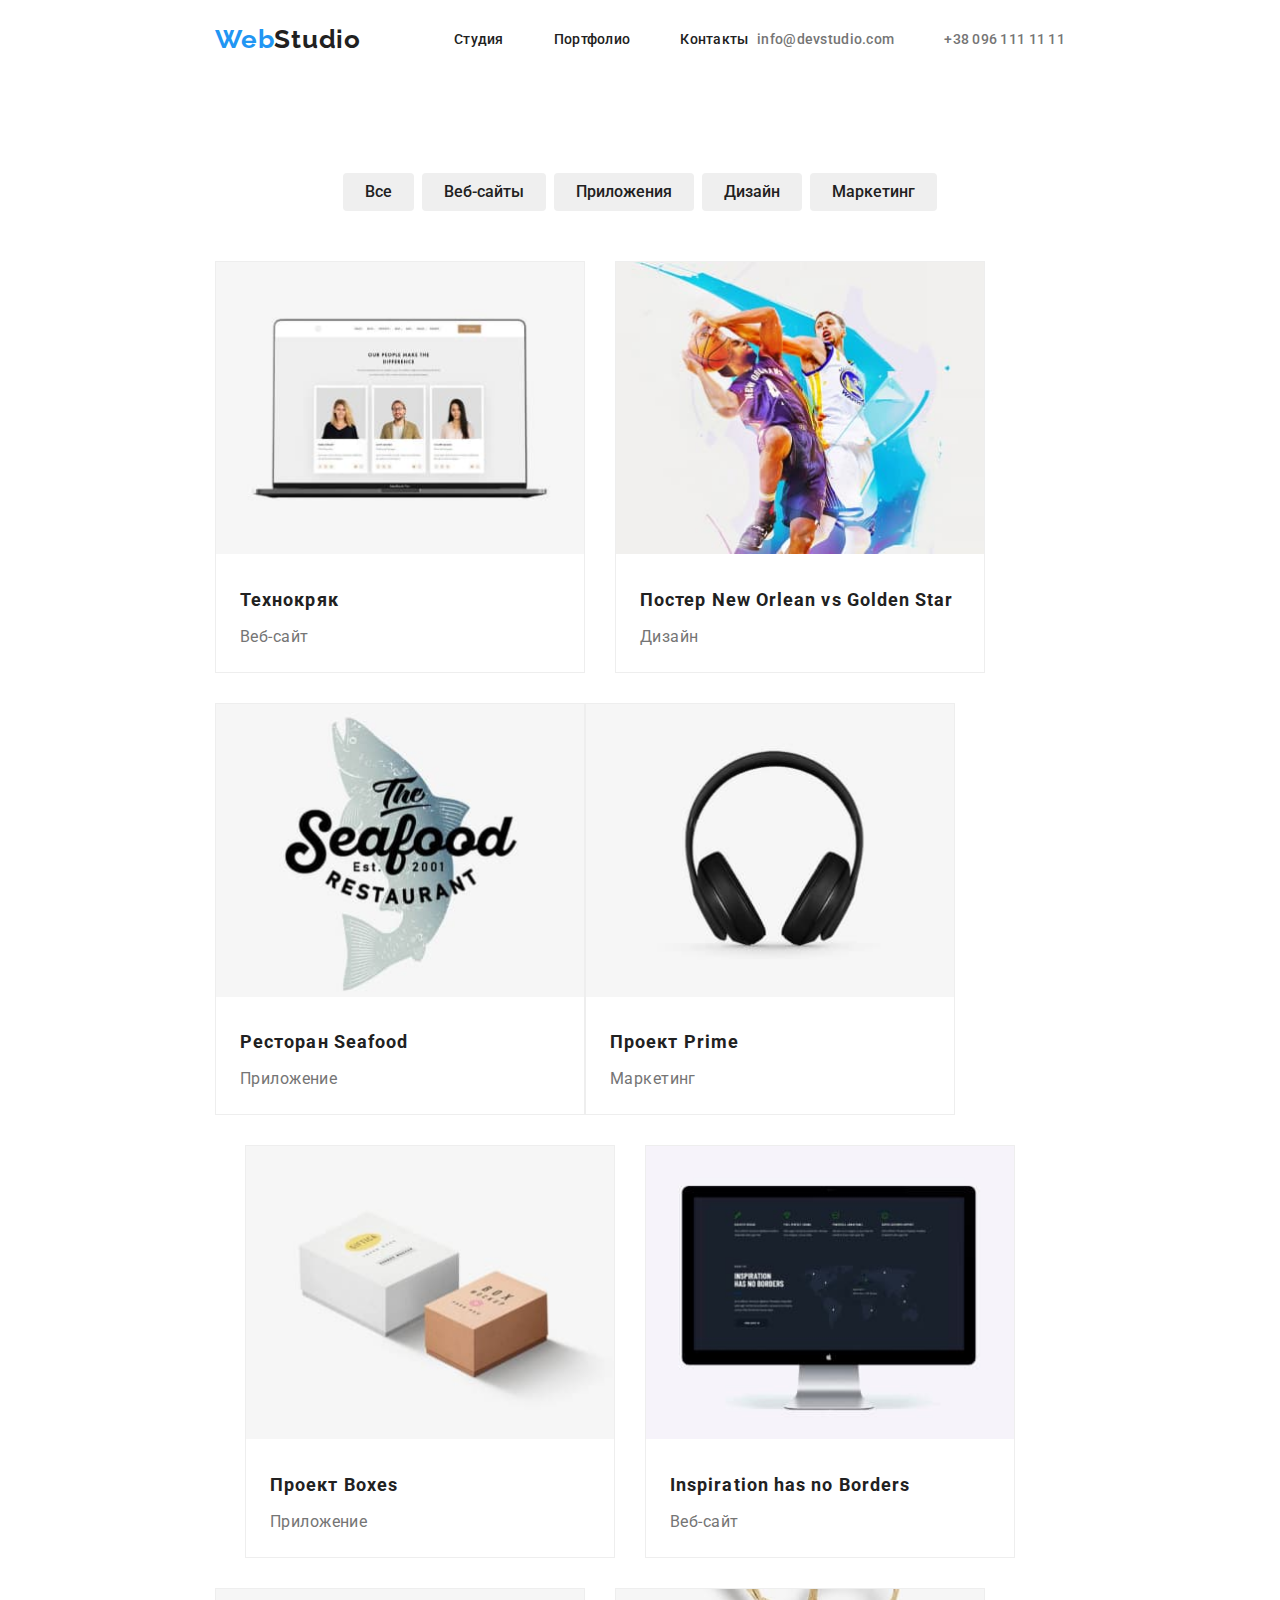
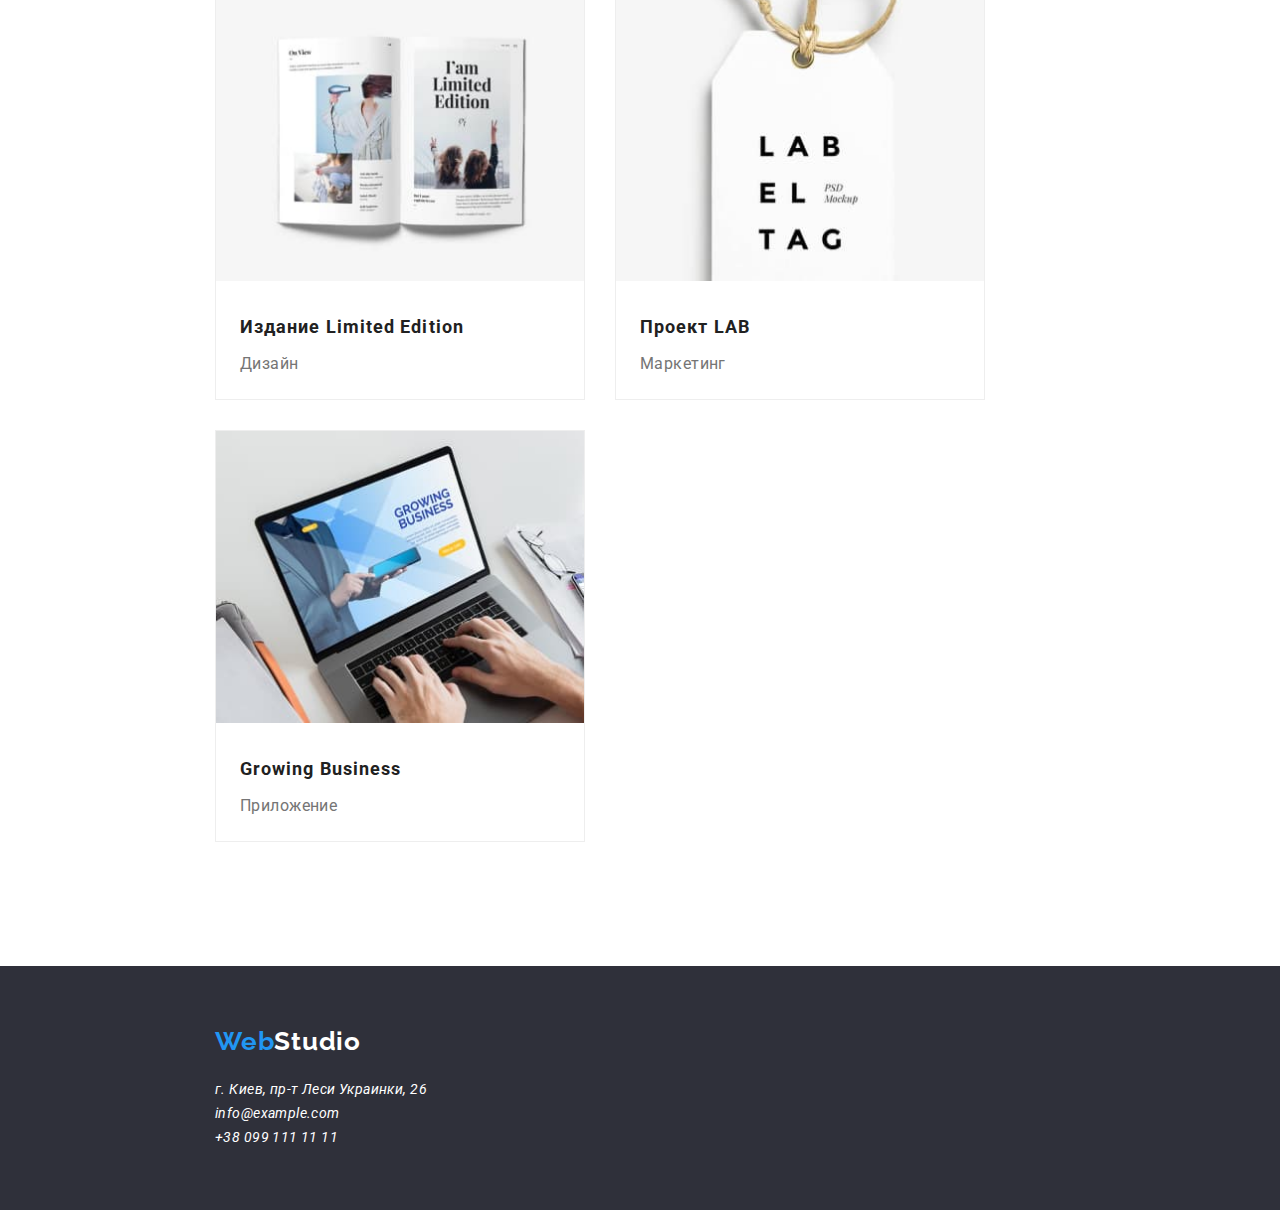
==== portfolio.html @ 75f14f35 "Add files via upload" ====
<!DOCTYPE html>
<html lang="ru">
  <head>
    <meta charset="UTF-8" />
    <meta http-equiv="X-UA-Compatible" content="IE=edge" />
    <meta name="viewport" content="width=device-width, initial-scale=1.0" />
    <link href="https://fonts.googleapis.com/css2?family=Raleway:wght@700&family=Roboto:ital,wght@0,500;0,700;0,900;1,400&display=swap" rel="stylesheet">
    <link rel="stylesheet" href="./css/style.css" />
    <title>portfolio</title>
  </head>
  <body>
    <header class="header flex container">
      <nav class="nav flex">
        <a href="./index.html" class="logo"><span>Web</span>Studio</a>
        <ul class="header-nav flex">
          <li><a href="./index.html">Студия</a></li>
          <li><a href="./portfolio.html">Портфолио</a></li>
          <li><a href="#">Контакты</a></li>
        </ul>
      </nav>
      <ul class="header-contacts flex">
        <li><a href="mailto:info@devstudio.com">info@devstudio.com</a></li>
        <li><a href="tel:+380961111111">+38 096 111 11 11</a></li>
      </ul>
    </header>
    <main>
      <section class="works container">
        <h1 style="display: none;">Наши работы</style=></h1>
        <h2 style="display: none;">Кнопки</h2>
        <ul class="btns flex">
          <li><button type="button">Все</button></li>
          <li><button type="button">Веб-сайты</button></li>
          <li><button type="button">Приложения</button></li>
          <li><button type="button">Дизайн</button></li>
          <li><button type="button">Маркетинг</button></li>        
        </ul>
        <ul class="work-cards flex">
            <li>
                <img src="./images/laptop.jpg" alt="laptop" width="368">
                <h3>Технокряк</h3>
                <p>Веб-сайт</p>
            </li>
            <li class="card">
                <img src="./images/b-ball.jpg" alt="basketball"  width="368">
                <h3>Постер New Orlean vs Golden Star</h3>
                <p>Дизайн</p>
            </li>
            <li>
                <img src="./images/seafood.jpg" alt="seafood"  width="368">
                <h3>Ресторан Seafood</h3>
                <p>Приложение</p>
            </li>
            <li>
                <img src="./images/headphones.jpg" alt="headphones" width="368">
                <h3>Проект Prime</h3>
                <p>Маркетинг</p>
            </li>
            <li class="card">
               <img src="./images/box.jpg" alt="boxes" width="368">
                <h3>Проект Boxes</h3>
                <p>Приложение</p>
            </li>
            <li>
               <img src="./images/monitor.jpg" alt="monitor" width="368">
                <h3>Inspiration has no Borders</h3>
                <p>Веб-сайт</p>
            </li>
            <li>
               <img src="./images/magazine.jpg" alt="magazine" width="368">
                <h3>Издание Limited Edition</h3>
                <p>Дизайн</p>
            </li>
            <li class="card">
                <img src="./images/label.jpg" alt="label-tag" width="368"> 
                <h3>Проект LAB</h3>
                <p>Маркетинг</p>
            </li>
            <li>
                <img src="./images/notebook.jpg" alt="notebook" width="368">
                <h3>Growing Business</h3>
                <p>Приложение</p>
            </li>
        </ul>
      </section>
    </main>
    <footer class="footer container">
      <a href="./index.html" class="logo"><span>Web</span>Studio</a>
      <address class="footer-contacts">
        <ul>
          <li><a href="#">г. Киев, пр-т Леси Украинки, 26</a></li>
          <li><a href="mailto:info@devstudio.com"> info@example.com </a></li>
          <li><a href="tel:+380961111111"> +38 099 111 11 11 </a></li>
        </ul>
      </address>
    </footer>
  </body>
</html>
---- css/style.css ----
:root {
  --primary-color: #fff;
  --secondary-color: #2f303a;
  --primary-text-color: #757575;
  --title-text-color: #212121;
  --accent-color: #2196f3;
}

* {
  box-sizing: border-box;
}

body {
  margin: 0;
  padding: 0;
  font-family: "Roboto", sans-serif;
  font-weight: 400;
  font-size: 14px;
  line-height: 1.71;
  letter-spacing: 0.03em;
  color: var(--primary-text-color);
}

div,
p,
img,
button,
span,
a,
ul,
li {
  list-style: none;
  text-decoration: none;
  padding: 0;
  margin: 0;
}

h1,
h2,
h3,
h4,
h5,
h6 {
  margin: 0;
  font-family: "Roboto", sans-serif;
  font-weight: 700;
  line-height: 1.17;
  letter-spacing: 0.03em;
  color: var(--title-text-color);
}

.flex {
  display: flex;
}

.container {
  max-width: 1600px;
  padding: 0 215px;
  margin: auto;
}

.header {
  margin: 24px auto;
}

.header-nav,
.header-contacts {
  align-items: center;
}

.logo {
  font: 700 26px/1.19 "Raleway", sans-serif;
  letter-spacing: 0.03em;
  margin-right: 93px;
}

.logo span {
  color: var(--accent-color);
}

.nav a {
  color: var(--title-text-color);
}

.header-contacts a {
  color: var(--primary-text-color);
}

.header li:not(:last-child) {
  margin-right: 50px;
}

.header li {
  font-weight: 500;
  letter-spacing: 0.02em;
  line-height: 1.17;
}

.header li a:focus,
.header li a:hover {
  color: var(--accent-color);
}

.header-contacts {
  margin-left: auto;
}

.hero,
.footer {
  background-color: var(--secondary-color);
}

.hero {
  padding: 200px 452px;
  text-align: center;
}

.hero h1,
.hero .btn {
  letter-spacing: 0.06em;
  color: var(--primary-color);
}

.hero h1 {
  text-transform: uppercase;
  font: 900 44px/1.36 "Roboto", sans-serif;
  margin-bottom: 30px;
}

.hero .btn {
  /* width: 200px; */
  background-color: var(--accent-color);
  border-radius: 4px;
  border: none;
  font: 700 16px/1.87 "Roboto", sans-serif;
  padding: 10px 32px;
}

.future {
  margin: 94px auto;
}

.future h2 {
  display: none;
}

.features li {
  width: 270px;
}

.main li:not(:last-child) {
  margin-right: 30px;
} 

h3 {
  margin-bottom: 10px;
}

.portfolio {
  margin-bottom: 94px;
}

.container h2 {
  text-align: center;
  font-size: 36px;
  margin-bottom: 50px;
}

 
.team {
  background-color: #f5f4fa;
  /* padding: 94px auto; */
  padding-bottom: 94px;
}

.team h2 {
  padding-top: 94px;
}

.team h3 {
  margin-top: 30px;
  font-weight: 500;
  font-size: 16px;
}

.btns {
  justify-content: center;
  padding-top: 94px;
  margin-bottom: 50px;
}

.btns li:not(:last-child) {
  margin-right: 8px;
}

.btns button {
  font: 500 16px/1.62 "Roboto", sans-serif;
  color: var(--title-text-color);
  border: none;
  border-radius: 4px;
  padding: 6px 22px;
}

.btns button:hover {
  color: var(--primary-color);
  background-color: var(--accent-color);
}

.work-cards {
  flex-wrap: wrap;
  padding-bottom: 94px;
}

.work-cards li {
  padding-bottom: 20px;
  margin-bottom: 30px;
  border: 1px solid #EEEEEE;
  box-sizing: border-box;
}

.work-cards .card {
    margin-right: 30px;
    margin-left: 30px;
}

.work-cards h3, p {
padding-left: 24px;
}

.works h3 {
    margin: 20px auto 4px;
    font-size: 18px;
    line-height: 2;
    letter-spacing: 0.06em;
}

.works p {
    font-size: 16px;
    line-height: 1.87;
}

.footer {
  padding-top: 60px;
  padding-bottom: 60px;
}

.footer .logo {
  color: #fff;
}

.footer-contacts a {
  color: var(--primary-color);
}

.footer-contacts {
  margin-top: 20px;
}
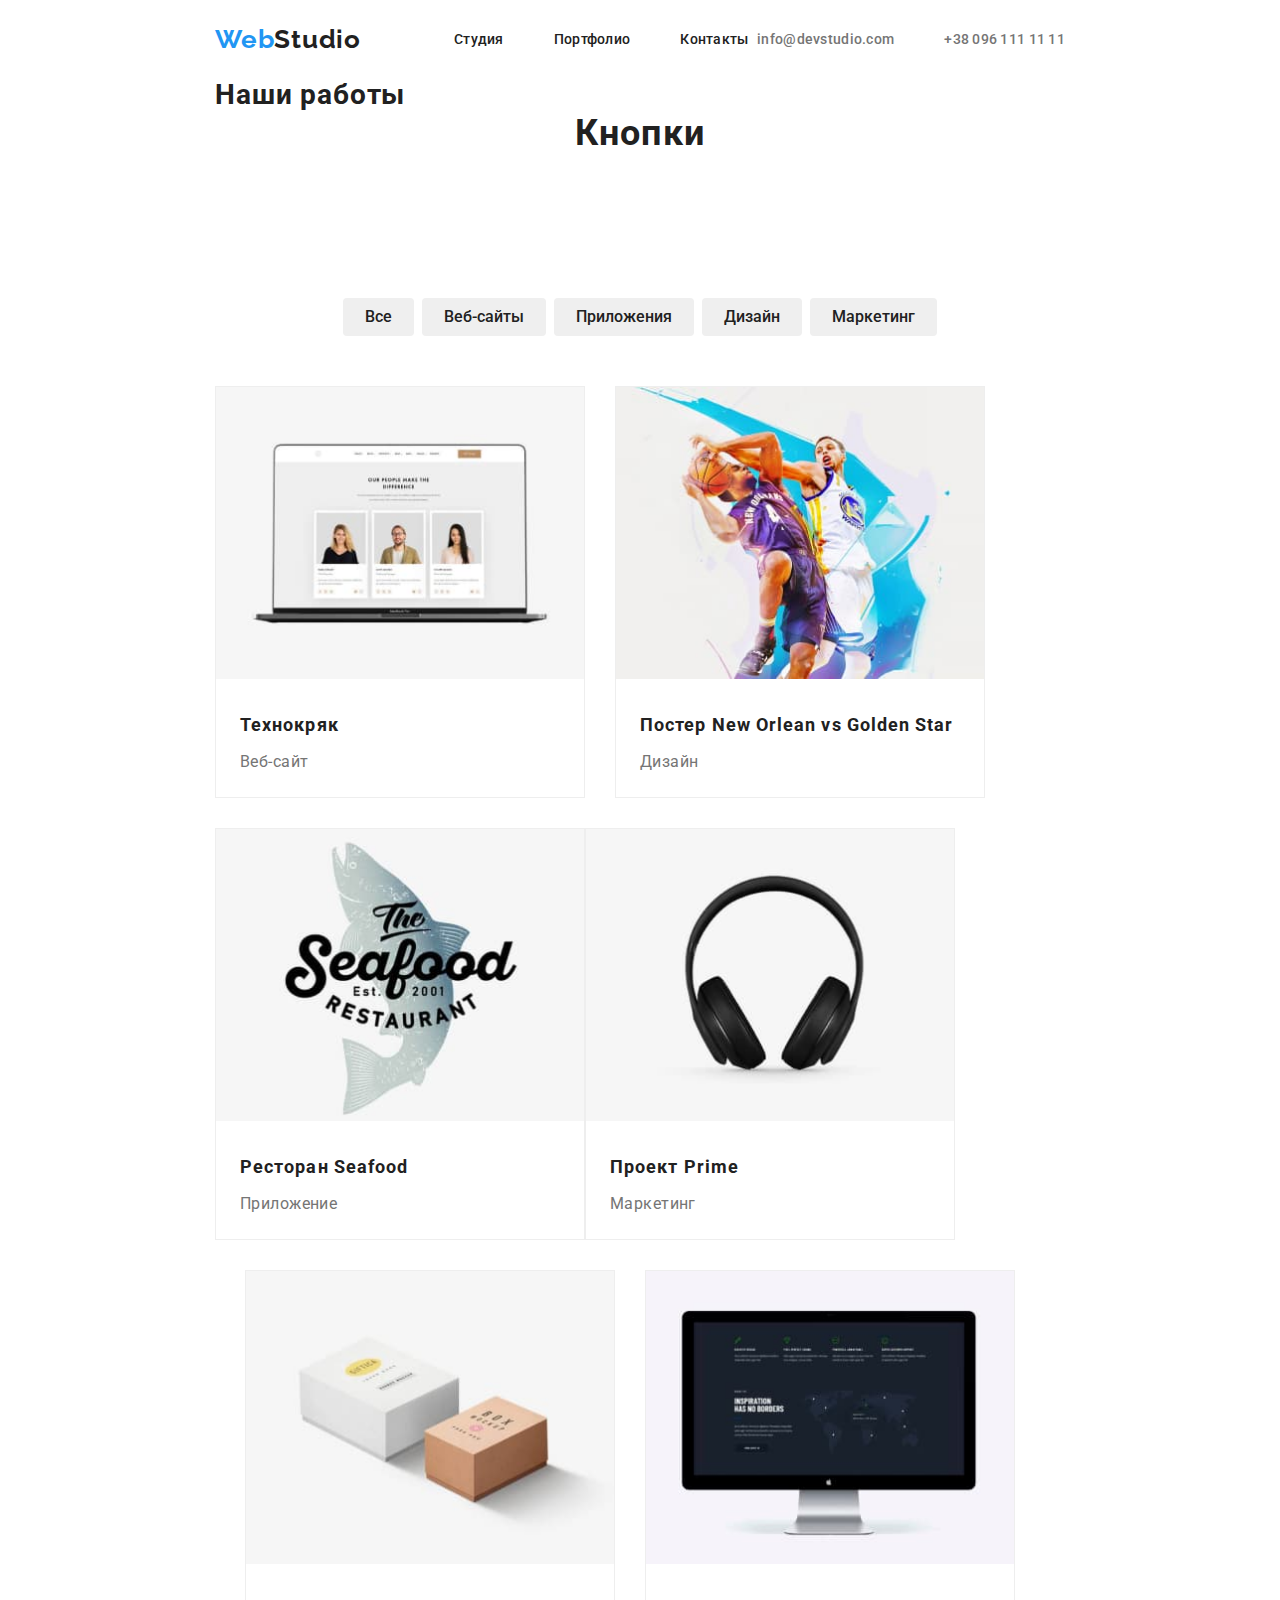
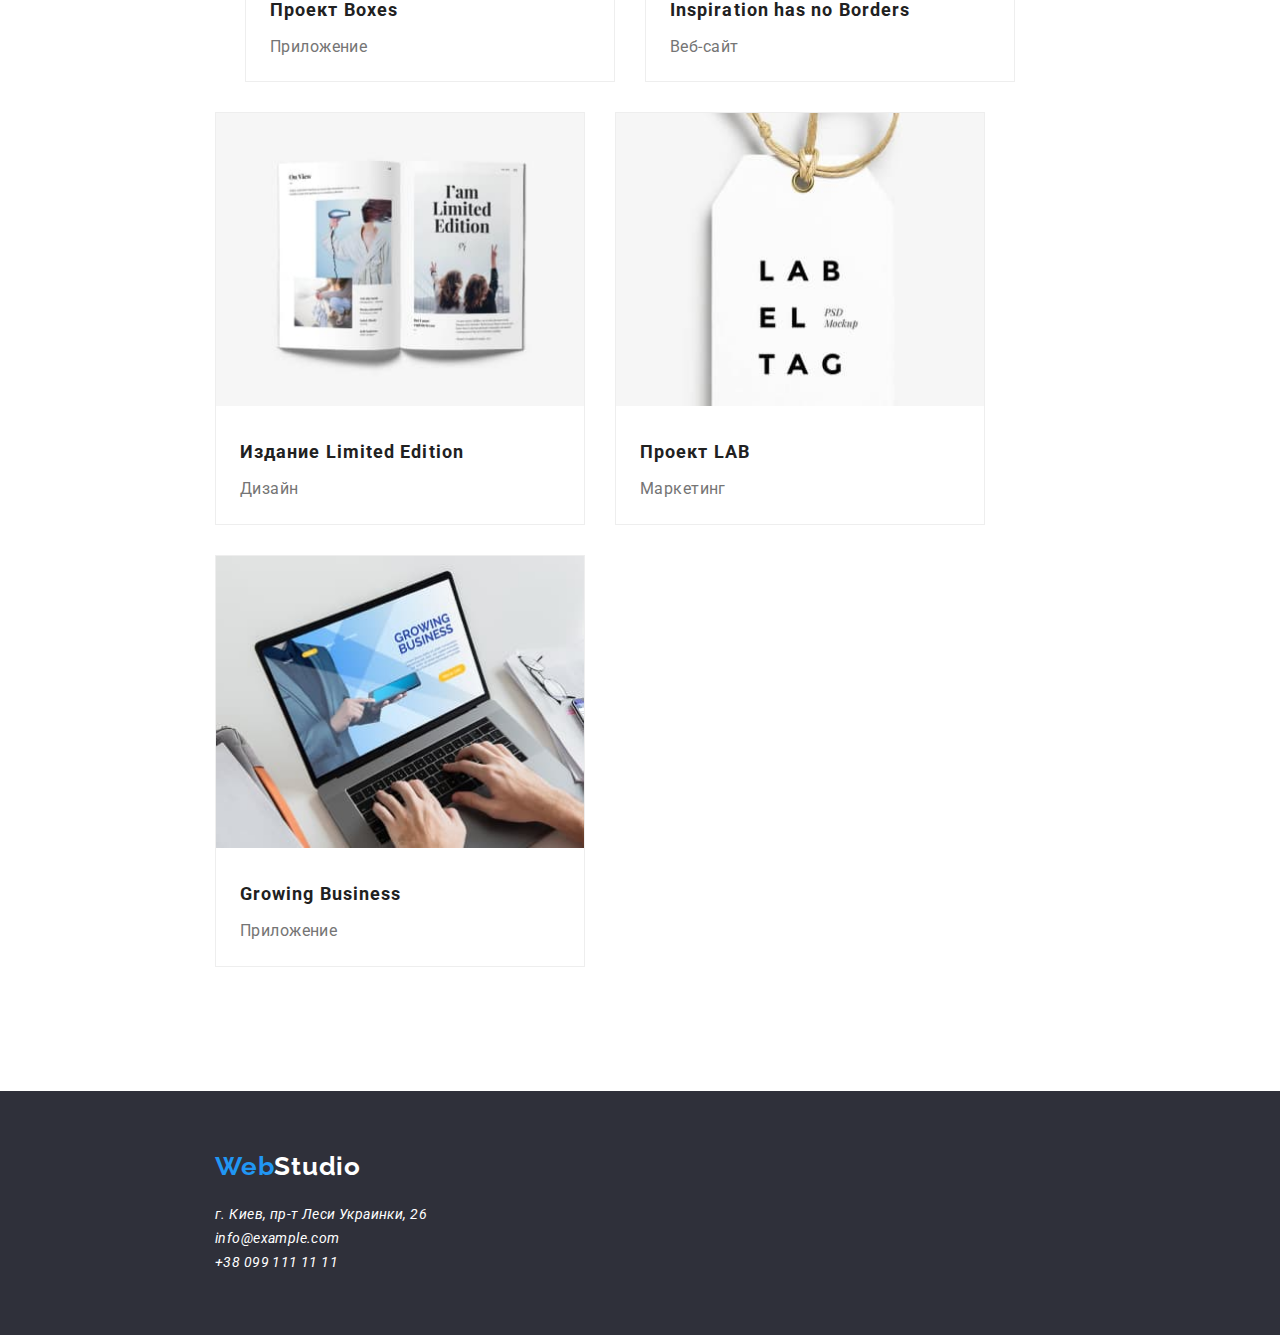
==== commit c070f4ff: "Update portfolio.html" ====
--- a/portfolio.html
+++ b/portfolio.html
@@ -15,7 +15,7 @@
         <ul class="header-nav flex">
           <li><a href="./index.html">Студия</a></li>
           <li><a href="./portfolio.html">Портфолио</a></li>
-          <li><a href="#">Контакты</a></li>
+          <li><a href="#address">Контакты</a></li>
         </ul>
       </nav>
       <ul class="header-contacts flex">
@@ -25,8 +25,8 @@
     </header>
     <main>
       <section class="works container">
-        <h1 style="display: none;">Наши работы</style=></h1>
-        <h2 style="display: none;">Кнопки</h2>
+        <h1>Наши работы</h1>
+        <h2>Кнопки</h2>
         <ul class="btns flex">
           <li><button type="button">Все</button></li>
           <li><button type="button">Веб-сайты</button></li>
@@ -87,7 +87,7 @@
       <a href="./index.html" class="logo"><span>Web</span>Studio</a>
       <address class="footer-contacts">
         <ul>
-          <li><a href="#">г. Киев, пр-т Леси Украинки, 26</a></li>
+          <li><a href="#" id="address">г. Киев, пр-т Леси Украинки, 26</a></li>
           <li><a href="mailto:info@devstudio.com"> info@example.com </a></li>
           <li><a href="tel:+380961111111"> +38 099 111 11 11 </a></li>
         </ul>
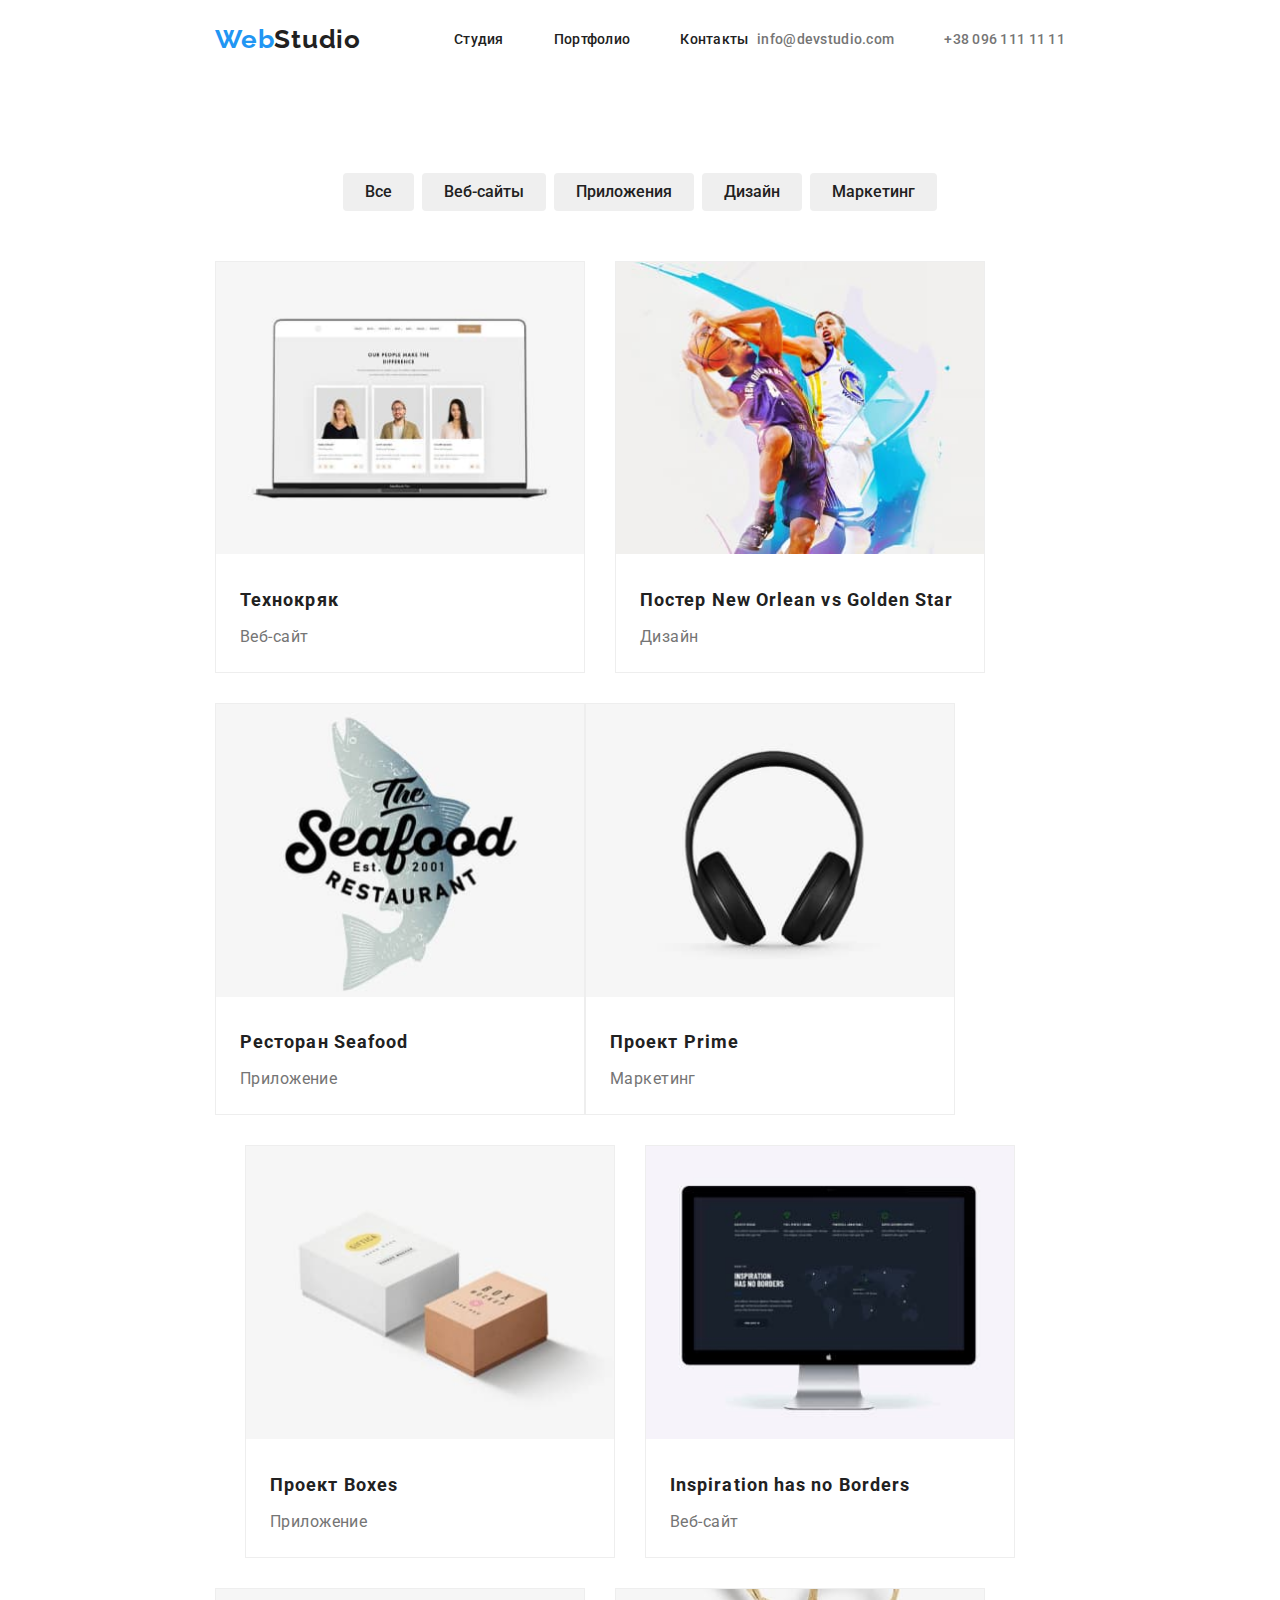
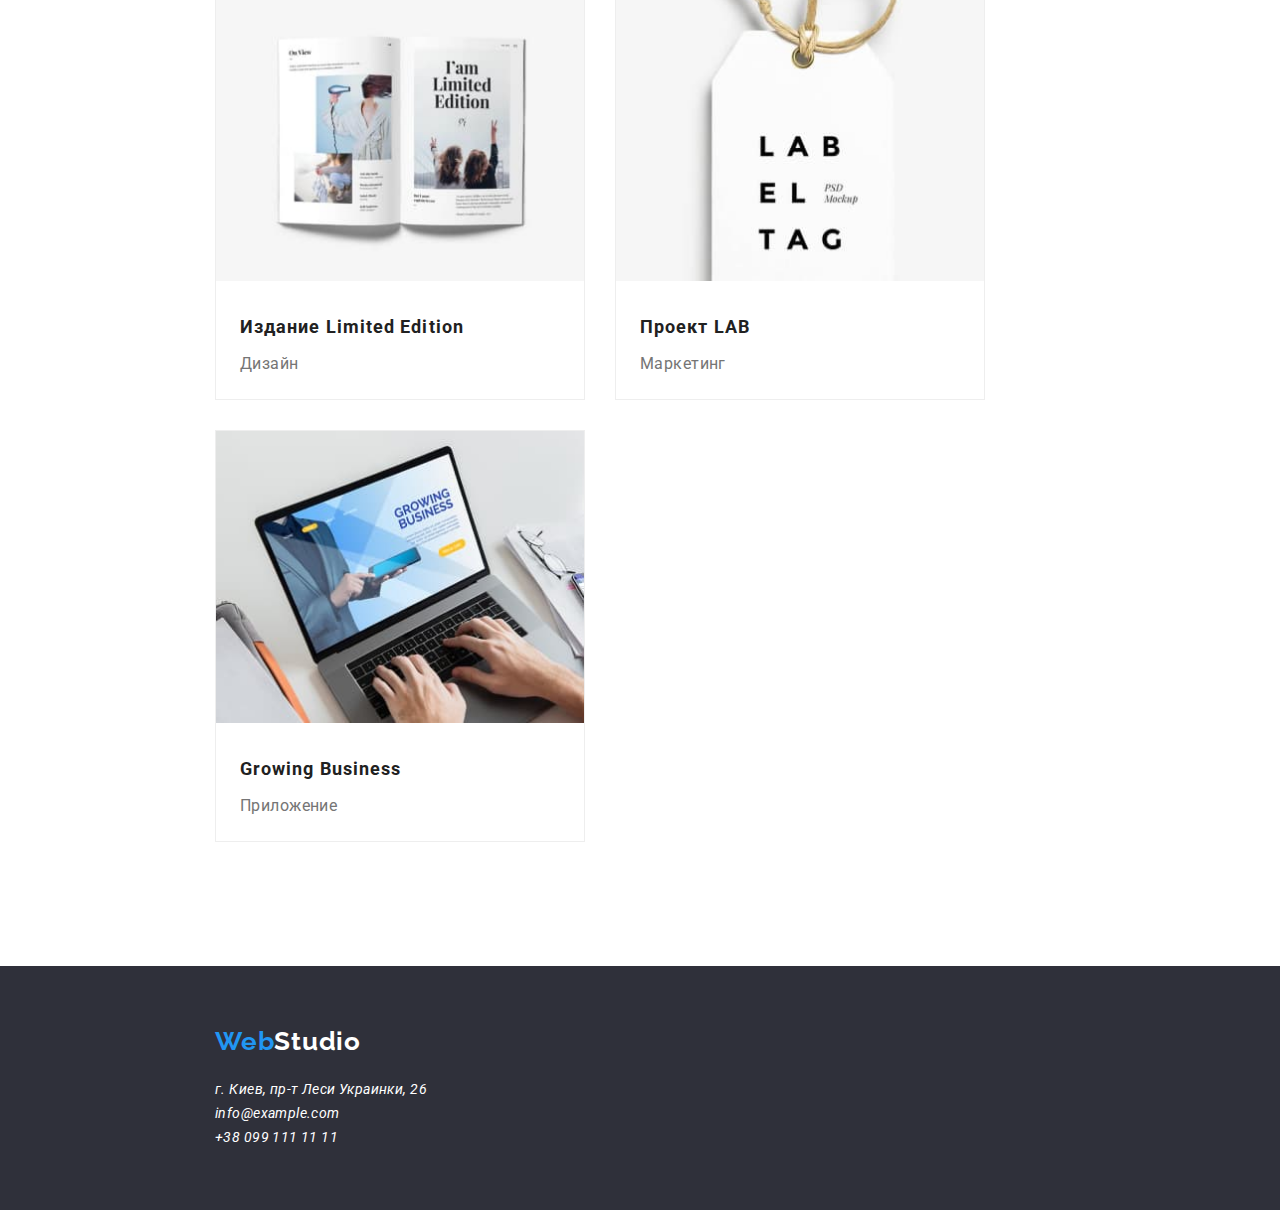
==== commit c704370e: "Update portfolio.html" ====
--- a/portfolio.html
+++ b/portfolio.html
@@ -5,7 +5,7 @@
     <meta http-equiv="X-UA-Compatible" content="IE=edge" />
     <meta name="viewport" content="width=device-width, initial-scale=1.0" />
     <link href="https://fonts.googleapis.com/css2?family=Raleway:wght@700&family=Roboto:ital,wght@0,500;0,700;0,900;1,400&display=swap" rel="stylesheet">
-    <link rel="stylesheet" href="./css/style.css" />
+    <link rel="stylesheet" href="./css/style.css"/>
     <title>portfolio</title>
   </head>
   <body>
--- a/css/style.css
+++ b/css/style.css
@@ -150,7 +150,7 @@
 
 .main li:not(:last-child) {
   margin-right: 30px;
-} 
+}
 
 h3 {
   margin-bottom: 10px;
@@ -166,7 +166,6 @@
   margin-bottom: 50px;
 }
 
- 
 .team {
   background-color: #f5f4fa;
   /* padding: 94px auto; */
@@ -181,6 +180,11 @@
   margin-top: 30px;
   font-weight: 500;
   font-size: 16px;
+}
+
+.works h1,
+.works h2 {
+  display: none;
 }
 
 .btns {
@@ -214,29 +218,30 @@
 .work-cards li {
   padding-bottom: 20px;
   margin-bottom: 30px;
-  border: 1px solid #EEEEEE;
+  border: 1px solid #eeeeee;
   box-sizing: border-box;
 }
 
 .work-cards .card {
-    margin-right: 30px;
-    margin-left: 30px;
-}
-
-.work-cards h3, p {
-padding-left: 24px;
+  margin-right: 30px;
+  margin-left: 30px;
+}
+
+.work-cards h3,
+p {
+  padding-left: 24px;
 }
 
 .works h3 {
-    margin: 20px auto 4px;
-    font-size: 18px;
-    line-height: 2;
-    letter-spacing: 0.06em;
+  margin: 20px auto 4px;
+  font-size: 18px;
+  line-height: 2;
+  letter-spacing: 0.06em;
 }
 
 .works p {
-    font-size: 16px;
-    line-height: 1.87;
+  font-size: 16px;
+  line-height: 1.87;
 }
 
 .footer {
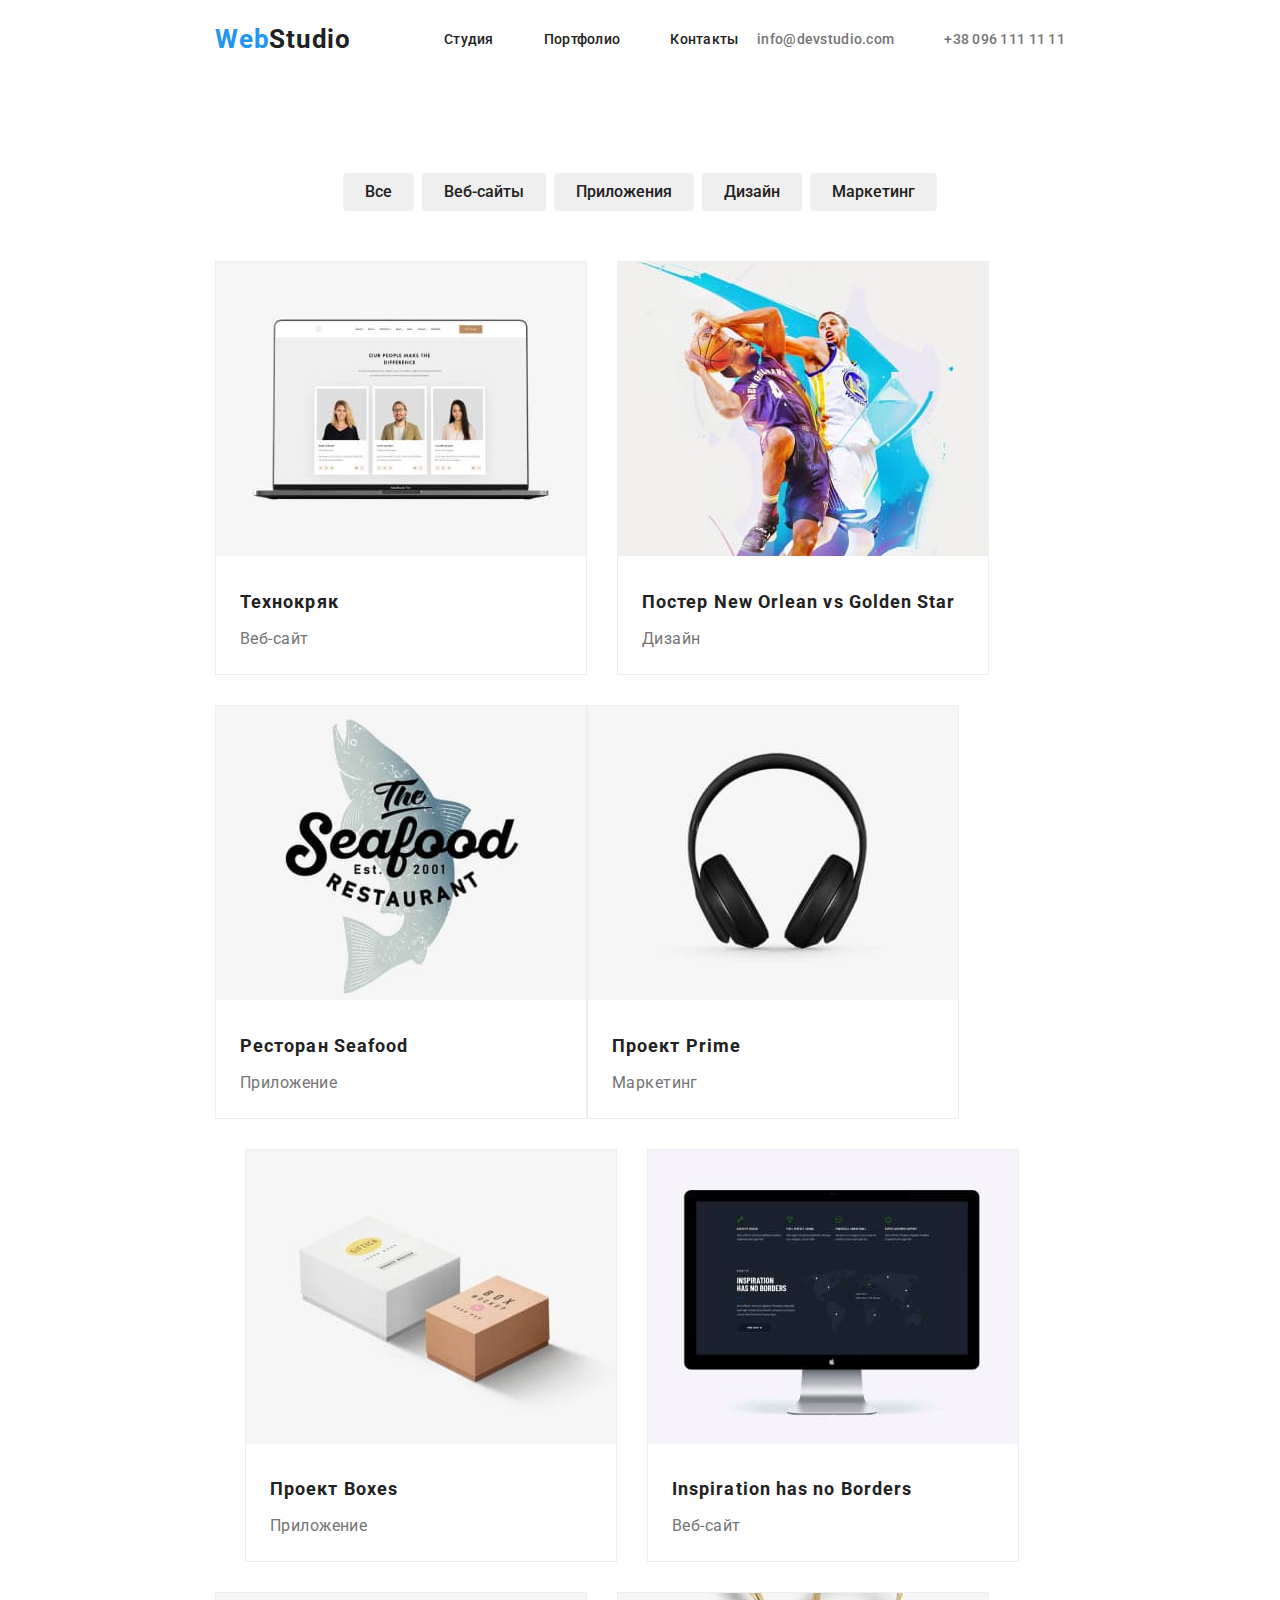
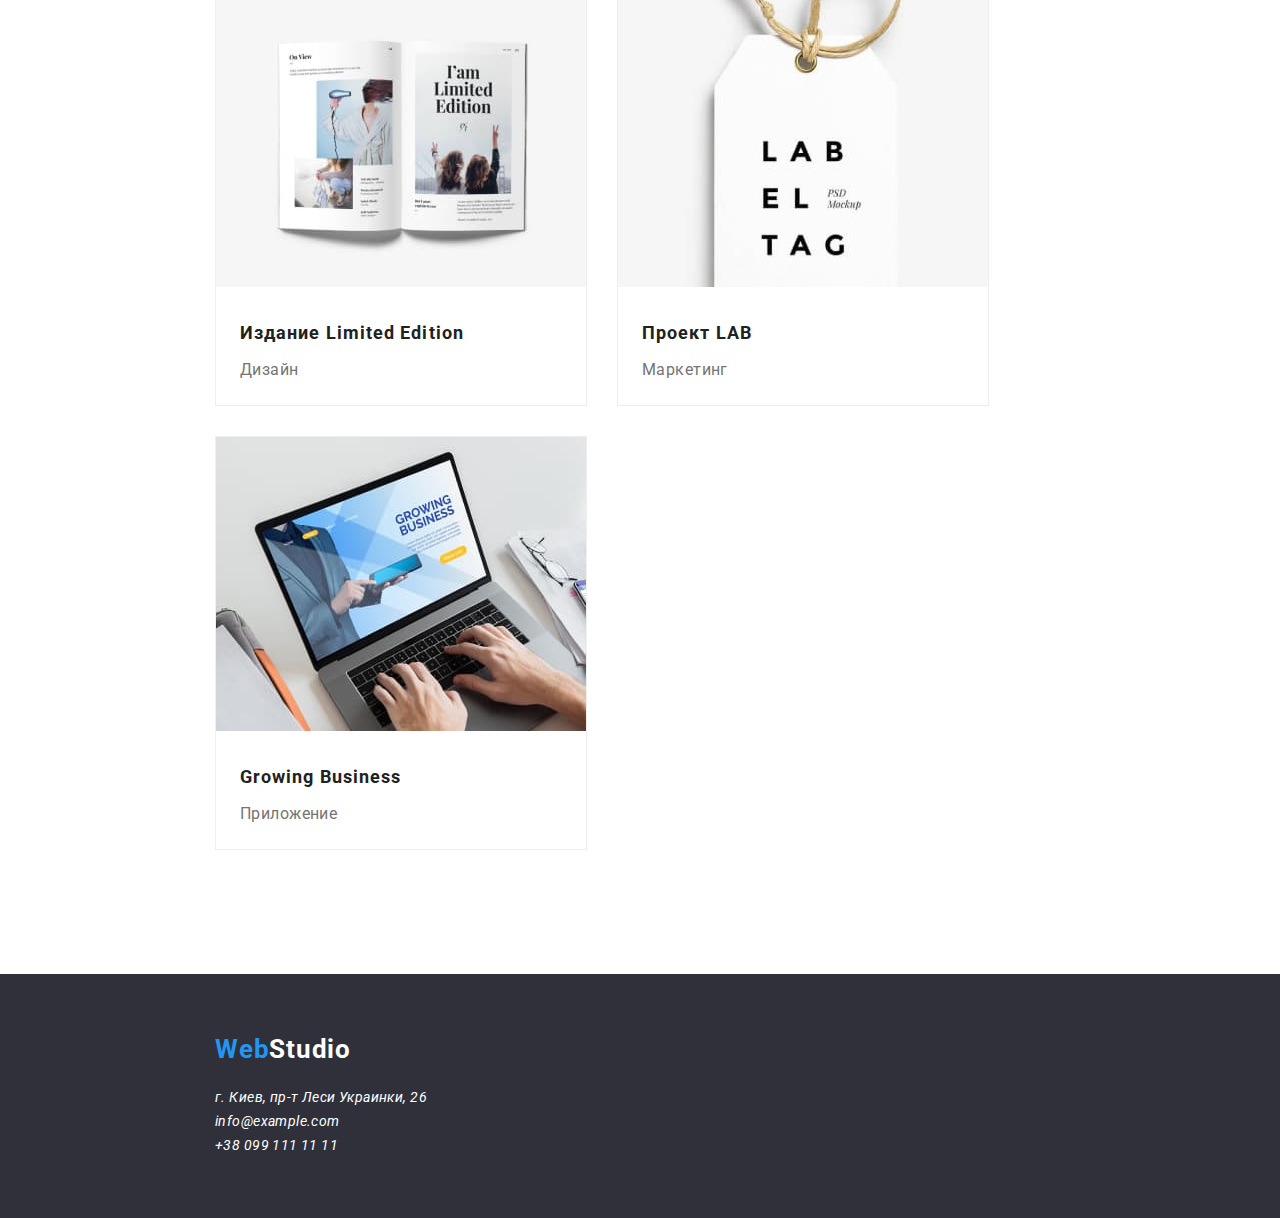
==== commit 1031bae9: "Update portfolio.html" ====
--- a/portfolio.html
+++ b/portfolio.html
@@ -5,16 +5,16 @@
     <meta http-equiv="X-UA-Compatible" content="IE=edge" />
     <meta name="viewport" content="width=device-width, initial-scale=1.0" />
     <link href="https://fonts.googleapis.com/css2?family=Raleway:wght@700&family=Roboto:ital,wght@0,500;0,700;0,900;1,400&display=swap" rel="stylesheet">
-    <link rel="stylesheet" href="./css/style.css"/>
+    <link rel="stylesheet" href="./css/style.css" />
     <title>portfolio</title>
   </head>
   <body>
     <header class="header flex container">
-      <nav class="nav flex">
+      <nav class="nav flex" id="top">
         <a href="./index.html" class="logo"><span>Web</span>Studio</a>
         <ul class="header-nav flex">
-          <li><a href="./index.html">Студия</a></li>
-          <li><a href="./portfolio.html">Портфолио</a></li>
+          <li><a id="index" href="./index.html#index" class="current">Студия</a></li>
+          <li><a id="portfolio" href="./portfolio.html#portfolio" class="current">Портфолио</a></li>
           <li><a href="#address">Контакты</a></li>
         </ul>
       </nav>
@@ -36,47 +36,47 @@
         </ul>
         <ul class="work-cards flex">
             <li>
-                <img src="./images/laptop.jpg" alt="laptop" width="368">
+                <img src="./images/laptop.jpg" alt="laptop" width="370">
                 <h3>Технокряк</h3>
                 <p>Веб-сайт</p>
             </li>
             <li class="card">
-                <img src="./images/b-ball.jpg" alt="basketball"  width="368">
+                <img src="./images/b-ball.jpg" alt="basketball"  width="370">
                 <h3>Постер New Orlean vs Golden Star</h3>
                 <p>Дизайн</p>
             </li>
             <li>
-                <img src="./images/seafood.jpg" alt="seafood"  width="368">
+                <img src="./images/seafood.jpg" alt="seafood"  width="370">
                 <h3>Ресторан Seafood</h3>
                 <p>Приложение</p>
             </li>
             <li>
-                <img src="./images/headphones.jpg" alt="headphones" width="368">
+                <img src="./images/headphones.jpg" alt="headphones" width="370">
                 <h3>Проект Prime</h3>
                 <p>Маркетинг</p>
             </li>
             <li class="card">
-               <img src="./images/box.jpg" alt="boxes" width="368">
+               <img src="./images/box.jpg" alt="boxes" width="370">
                 <h3>Проект Boxes</h3>
                 <p>Приложение</p>
             </li>
             <li>
-               <img src="./images/monitor.jpg" alt="monitor" width="368">
+               <img src="./images/monitor.jpg" alt="monitor" width="370">
                 <h3>Inspiration has no Borders</h3>
                 <p>Веб-сайт</p>
             </li>
             <li>
-               <img src="./images/magazine.jpg" alt="magazine" width="368">
+               <img src="./images/magazine.jpg" alt="magazine" width="370">
                 <h3>Издание Limited Edition</h3>
                 <p>Дизайн</p>
             </li>
             <li class="card">
-                <img src="./images/label.jpg" alt="label-tag" width="368"> 
+                <img src="./images/label.jpg" alt="label-tag" width="370"> 
                 <h3>Проект LAB</h3>
                 <p>Маркетинг</p>
             </li>
             <li>
-                <img src="./images/notebook.jpg" alt="notebook" width="368">
+                <img src="./images/notebook.jpg" alt="notebook" width="370">
                 <h3>Growing Business</h3>
                 <p>Приложение</p>
             </li>
@@ -84,10 +84,10 @@
       </section>
     </main>
     <footer class="footer container">
-      <a href="./index.html" class="logo"><span>Web</span>Studio</a>
-      <address class="footer-contacts">
-        <ul>
-          <li><a href="#" id="address">г. Киев, пр-т Леси Украинки, 26</a></li>
+      <a href="#top" class="logo"><span>Web</span>Studio</a>
+      <address>
+        <ul class="footer-contacts">
+          <li><a href="map" id="address">г. Киев, пр-т Леси Украинки, 26</a></li>
           <li><a href="mailto:info@devstudio.com"> info@example.com </a></li>
           <li><a href="tel:+380961111111"> +38 099 111 11 11 </a></li>
         </ul>
--- a/css/style.css
+++ b/css/style.css
@@ -42,7 +42,6 @@
 h5,
 h6 {
   margin: 0;
-  font-family: "Roboto", sans-serif;
   font-weight: 700;
   line-height: 1.17;
   letter-spacing: 0.03em;
@@ -69,7 +68,9 @@
 }
 
 .logo {
-  font: 700 26px/1.19 "Raleway", sans-serif;
+  font-weight: 700;
+  font-size: 26px;
+  line-height: 1.19;
   letter-spacing: 0.03em;
   margin-right: 93px;
 }
@@ -123,7 +124,9 @@
 
 .hero h1 {
   text-transform: uppercase;
-  font: 900 44px/1.36 "Roboto", sans-serif;
+  font-weight: 900;
+  font-size: 44px;
+  line-height: 1.36;
   margin-bottom: 30px;
 }
 
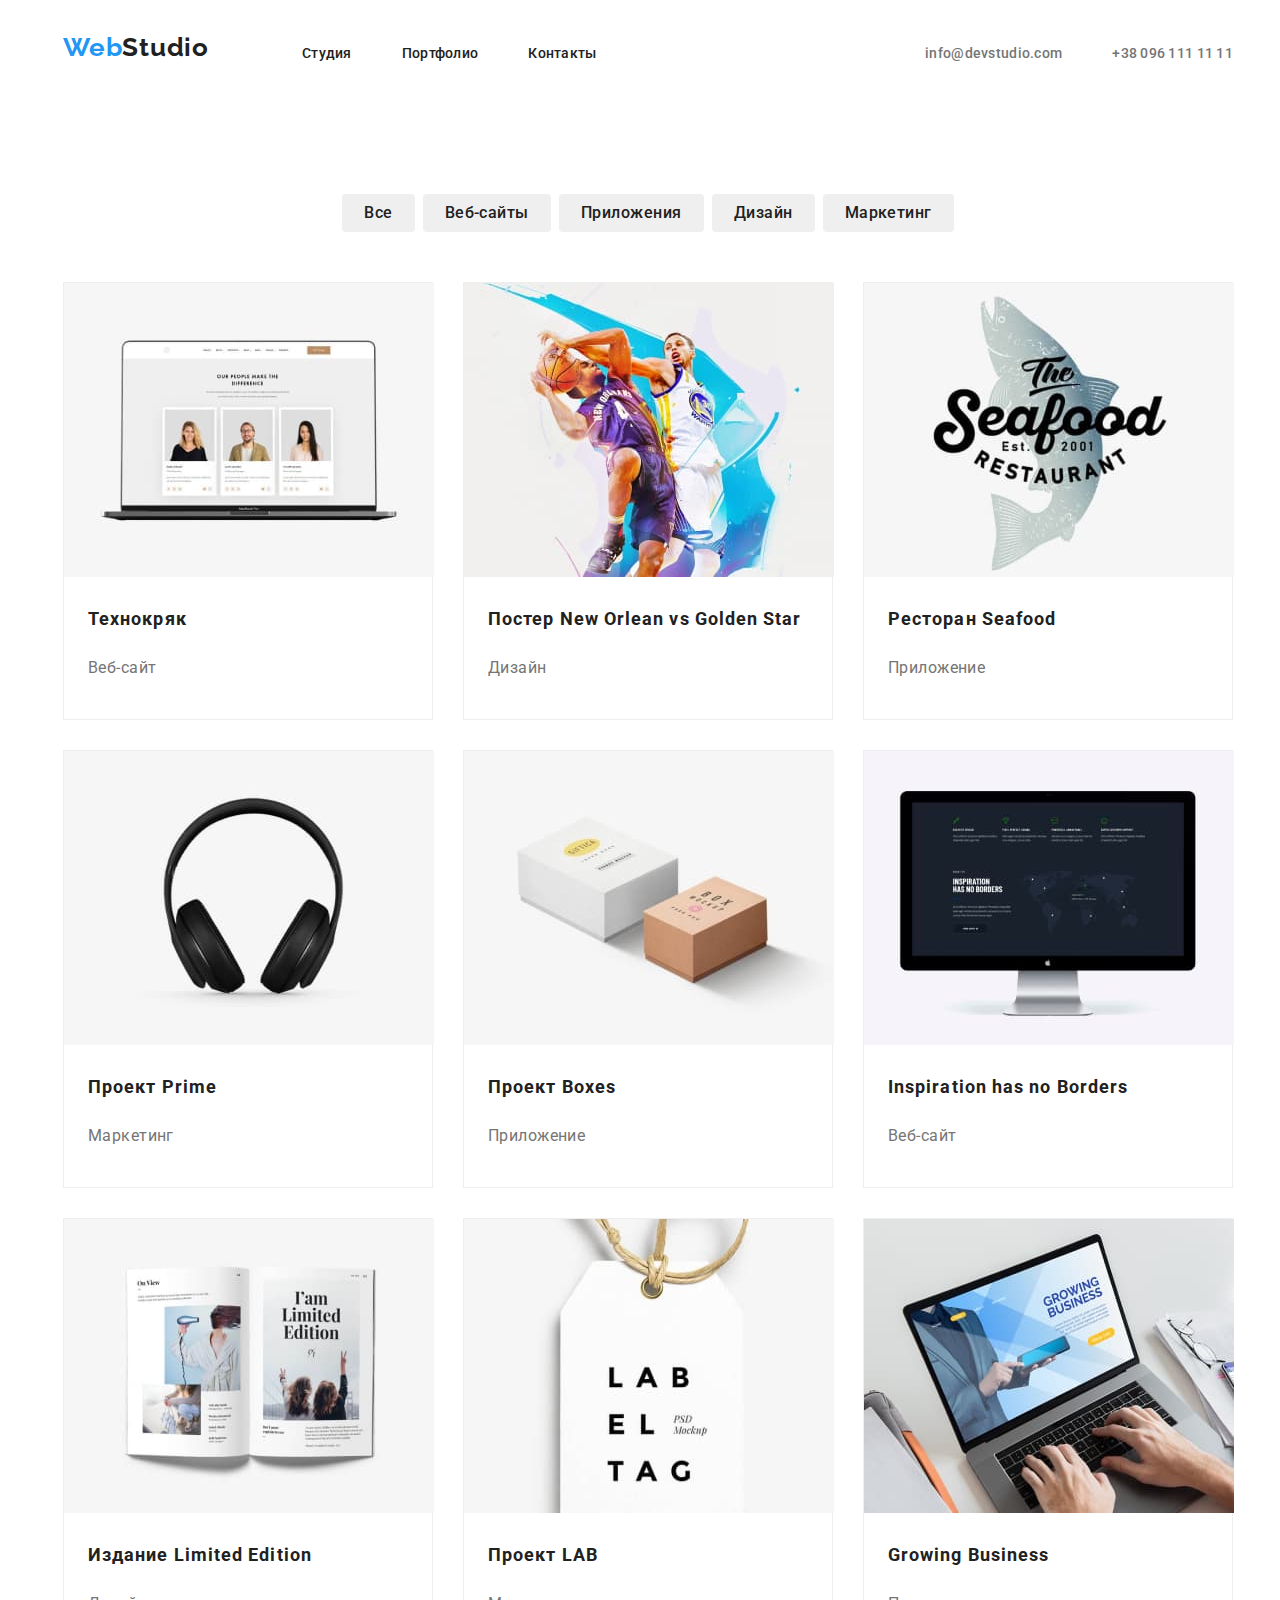
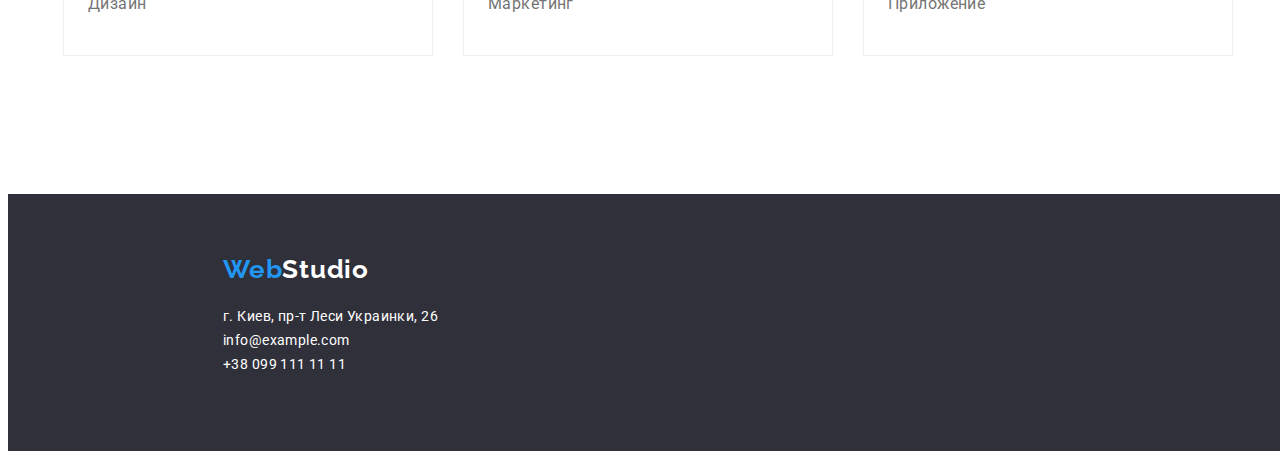
==== commit 167d735d: "Update portfolio.html" ====
--- a/portfolio.html
+++ b/portfolio.html
@@ -4,7 +4,11 @@
     <meta charset="UTF-8" />
     <meta http-equiv="X-UA-Compatible" content="IE=edge" />
     <meta name="viewport" content="width=device-width, initial-scale=1.0" />
-    <link href="https://fonts.googleapis.com/css2?family=Raleway:wght@700&family=Roboto:ital,wght@0,500;0,700;0,900;1,400&display=swap" rel="stylesheet">
+    <link
+      href="https://fonts.googleapis.com/css2?family=Raleway:wght@700&family=Roboto:ital,wght@0,500;0,700;0,900;1,400&display=swap"
+      rel="stylesheet"
+    />
+    <link rel="stylesheet" href="./css/normalize.css" />
     <link rel="stylesheet" href="./css/style.css" />
     <title>portfolio</title>
   </head>
@@ -26,60 +30,59 @@
     <main>
       <section class="works container">
         <h1>Наши работы</h1>
-        <h2>Кнопки</h2>
         <ul class="btns flex">
           <li><button type="button">Все</button></li>
           <li><button type="button">Веб-сайты</button></li>
           <li><button type="button">Приложения</button></li>
           <li><button type="button">Дизайн</button></li>
-          <li><button type="button">Маркетинг</button></li>        
+          <li><button type="button">Маркетинг</button></li>
         </ul>
         <ul class="work-cards flex">
-            <li>
-                <img src="./images/laptop.jpg" alt="laptop" width="370">
-                <h3>Технокряк</h3>
-                <p>Веб-сайт</p>
-            </li>
-            <li class="card">
-                <img src="./images/b-ball.jpg" alt="basketball"  width="370">
-                <h3>Постер New Orlean vs Golden Star</h3>
-                <p>Дизайн</p>
-            </li>
-            <li>
-                <img src="./images/seafood.jpg" alt="seafood"  width="370">
-                <h3>Ресторан Seafood</h3>
-                <p>Приложение</p>
-            </li>
-            <li>
-                <img src="./images/headphones.jpg" alt="headphones" width="370">
-                <h3>Проект Prime</h3>
-                <p>Маркетинг</p>
-            </li>
-            <li class="card">
-               <img src="./images/box.jpg" alt="boxes" width="370">
-                <h3>Проект Boxes</h3>
-                <p>Приложение</p>
-            </li>
-            <li>
-               <img src="./images/monitor.jpg" alt="monitor" width="370">
-                <h3>Inspiration has no Borders</h3>
-                <p>Веб-сайт</p>
-            </li>
-            <li>
-               <img src="./images/magazine.jpg" alt="magazine" width="370">
-                <h3>Издание Limited Edition</h3>
-                <p>Дизайн</p>
-            </li>
-            <li class="card">
-                <img src="./images/label.jpg" alt="label-tag" width="370"> 
-                <h3>Проект LAB</h3>
-                <p>Маркетинг</p>
-            </li>
-            <li>
-                <img src="./images/notebook.jpg" alt="notebook" width="370">
-                <h3>Growing Business</h3>
-                <p>Приложение</p>
-            </li>
+          <li>
+            <img src="./images/laptop.jpg" alt="laptop" width="370" />
+            <h2>Технокряк</h2>
+            <p>Веб-сайт</p>
+          </li>
+          <li class="card">
+            <img src="./images/b-ball.jpg" alt="basketball" width="370" />
+            <h2>Постер New Orlean vs Golden Star</h2>
+            <p>Дизайн</p>
+          </li>
+          <li>
+            <img src="./images/seafood.jpg" alt="seafood" width="370" />
+            <h2>Ресторан Seafood</h2>
+            <p>Приложение</p>
+          </li>
+          <li>
+            <img src="./images/headphones.jpg" alt="headphones" width="370" />
+            <h2>Проект Prime</h2>
+            <p>Маркетинг</p>
+          </li>
+          <li class="card">
+            <img src="./images/box.jpg" alt="boxes" width="370" />
+            <h2>Проект Boxes</h2>
+            <p>Приложение</p>
+          </li>
+          <li>
+            <img src="./images/monitor.jpg" alt="monitor" width="370" />
+            <h2>Inspiration has no Borders</h2>
+            <p>Веб-сайт</p>
+          </li>
+          <li>
+            <img src="./images/magazine.jpg" alt="magazine" width="370" />
+            <h2>Издание Limited Edition</h2>
+            <p>Дизайн</p>
+          </li>
+          <li class="card">
+            <img src="./images/label.jpg" alt="label-tag" width="370" />
+            <h2>Проект LAB</h2>
+            <p>Маркетинг</p>
+          </li>
+          <li>
+            <img src="./images/notebook.jpg" alt="notebook" width="370" />
+            <h2>Growing Business</h2>
+            <p>Приложение</p>
+          </li>
         </ul>
       </section>
     </main>
@@ -87,7 +90,7 @@
       <a href="#top" class="logo"><span>Web</span>Studio</a>
       <address>
         <ul class="footer-contacts">
-          <li><a href="map" id="address">г. Киев, пр-т Леси Украинки, 26</a></li>
+          <li><a href="#" id="address">г. Киев, пр-т Леси Украинки, 26</a></li>
           <li><a href="mailto:info@devstudio.com"> info@example.com </a></li>
           <li><a href="tel:+380961111111"> +38 099 111 11 11 </a></li>
         </ul>
--- a/css/style.css
+++ b/css/style.css
@@ -4,20 +4,38 @@
   --primary-text-color: #757575;
   --title-text-color: #212121;
   --accent-color: #2196f3;
+  --team-font-color: #f5f4fa;
 }
 
 * {
   box-sizing: border-box;
-}
-
+  padding: 0;
+}
+
+:focus,
+:active {
+  outline: none;
+}
+a:focus,
+a:active {
+  outline: none;
+}
+
+nav,
+footer,
+header,
+aside {
+  display: block;
+}
+
+html,
 body {
-  margin: 0;
-  padding: 0;
-  font-family: "Roboto", sans-serif;
-  font-weight: 400;
+  height: 100%;
+  width: 100%;
+  font-family: 'Roboto', sans-serif;
   font-size: 14px;
-  line-height: 1.71;
   letter-spacing: 0.03em;
+  line-height: 1.14;
   color: var(--primary-text-color);
 }
 
@@ -31,8 +49,7 @@
 li {
   list-style: none;
   text-decoration: none;
-  padding: 0;
-  margin: 0;
+  font-style: normal;
 }
 
 h1,
@@ -43,9 +60,8 @@
 h6 {
   margin: 0;
   font-weight: 700;
-  line-height: 1.17;
-  letter-spacing: 0.03em;
   color: var(--title-text-color);
+  font-size: 14px;
 }
 
 .flex {
@@ -53,13 +69,14 @@
 }
 
 .container {
-  max-width: 1600px;
-  padding: 0 215px;
-  margin: auto;
-}
+  max-width: 1170px;
+  margin: 0 auto;
+ }
 
 .header {
-  margin: 24px auto;
+  padding: 24px 0 0;
+  margin-bottom: 24px;
+  flex-wrap: wrap;
 }
 
 .header-nav,
@@ -68,6 +85,7 @@
 }
 
 .logo {
+  font-family: 'Raleway', sans-serif;
   font-weight: 700;
   font-size: 26px;
   line-height: 1.19;
@@ -79,6 +97,10 @@
   color: var(--accent-color);
 }
 
+.header-nav {
+  flex-wrap: wrap;
+}
+
 .nav a {
   color: var(--title-text-color);
 }
@@ -94,7 +116,6 @@
 .header li {
   font-weight: 500;
   letter-spacing: 0.02em;
-  line-height: 1.17;
 }
 
 .header li a:focus,
@@ -102,6 +123,10 @@
   color: var(--accent-color);
 }
 
+/* .current {
+  color: var(--accent-color);
+}   */
+
 .header-contacts {
   margin-left: auto;
 }
@@ -112,7 +137,9 @@
 }
 
 .hero {
-  padding: 200px 452px;
+  max-width: 1600px;
+  width: 100%;
+  padding: 200px 0;
   text-align: center;
 }
 
@@ -128,51 +155,73 @@
   font-size: 44px;
   line-height: 1.36;
   margin-bottom: 30px;
+  
 }
 
 .hero .btn {
-  /* width: 200px; */
   background-color: var(--accent-color);
   border-radius: 4px;
   border: none;
-  font: 700 16px/1.87 "Roboto", sans-serif;
+  font: 700 16px/1.87 'Roboto', sans-serif;
   padding: 10px 32px;
 }
 
-.future {
+.feature {
   margin: 94px auto;
-}
-
-.future h2 {
+    }
+
+ .features {
+  flex-wrap: wrap; 
+     }
+
+.feature h2 {
   display: none;
 }
 
 .features li {
   width: 270px;
+  
+}
+
+.feature p {
+  line-height: 1.71;
+}
+
+.feature h3 {
+  text-transform: uppercase;
 }
 
 .main li:not(:last-child) {
   margin-right: 30px;
 }
 
-h3 {
+.container h3 {
   margin-bottom: 10px;
 }
 
 .portfolio {
   margin-bottom: 94px;
-}
-
-.container h2 {
+  }
+
+.about-us {
+  flex-wrap: wrap;
+  }
+
+.team h2,
+.portfolio h2 {
   text-align: center;
   font-size: 36px;
   margin-bottom: 50px;
+  line-height: 1.166;
 }
 
 .team {
-  background-color: #f5f4fa;
-  /* padding: 94px auto; */
+  background-color: var(--team-font-color);
   padding-bottom: 94px;
+  font-size: 16px;
+  line-height: 1.1875;
+  text-align: center;
+  flex-wrap: wrap;
 }
 
 .team h2 {
@@ -185,8 +234,11 @@
   font-size: 16px;
 }
 
-.works h1,
-.works h2 {
+.team-cards {
+  flex-wrap: wrap;
+}
+
+.works h1 {
   display: none;
 }
 
@@ -194,6 +246,7 @@
   justify-content: center;
   padding-top: 94px;
   margin-bottom: 50px;
+  flex-wrap: wrap;
 }
 
 .btns li:not(:last-child) {
@@ -201,11 +254,12 @@
 }
 
 .btns button {
-  font: 500 16px/1.62 "Roboto", sans-serif;
   color: var(--title-text-color);
   border: none;
   border-radius: 4px;
   padding: 6px 22px;
+  font: 500 16px/1.625 'Roboto', sans-serif;
+  letter-spacing: 0.03em;
 }
 
 .btns button:hover {
@@ -223,6 +277,7 @@
   margin-bottom: 30px;
   border: 1px solid #eeeeee;
   box-sizing: border-box;
+  width: 370px;
 }
 
 .work-cards .card {
@@ -230,12 +285,12 @@
   margin-left: 30px;
 }
 
-.work-cards h3,
-p {
+.work-cards h2,
+.work-cards p {
   padding-left: 24px;
 }
 
-.works h3 {
+.works h2 {
   margin: 20px auto 4px;
   font-size: 18px;
   line-height: 2;
@@ -244,12 +299,15 @@
 
 .works p {
   font-size: 16px;
-  line-height: 1.87;
+  line-height: 1.875;
 }
 
 .footer {
-  padding-top: 60px;
-  padding-bottom: 60px;
+  max-width: 1600px;
+  width: 100%;
+  padding: 60px 0;
+  padding-left: 215px;
+  text-align: left;
 }
 
 .footer .logo {
@@ -262,4 +320,5 @@
 
 .footer-contacts {
   margin-top: 20px;
-}
+  line-height: 1.71;
+}
